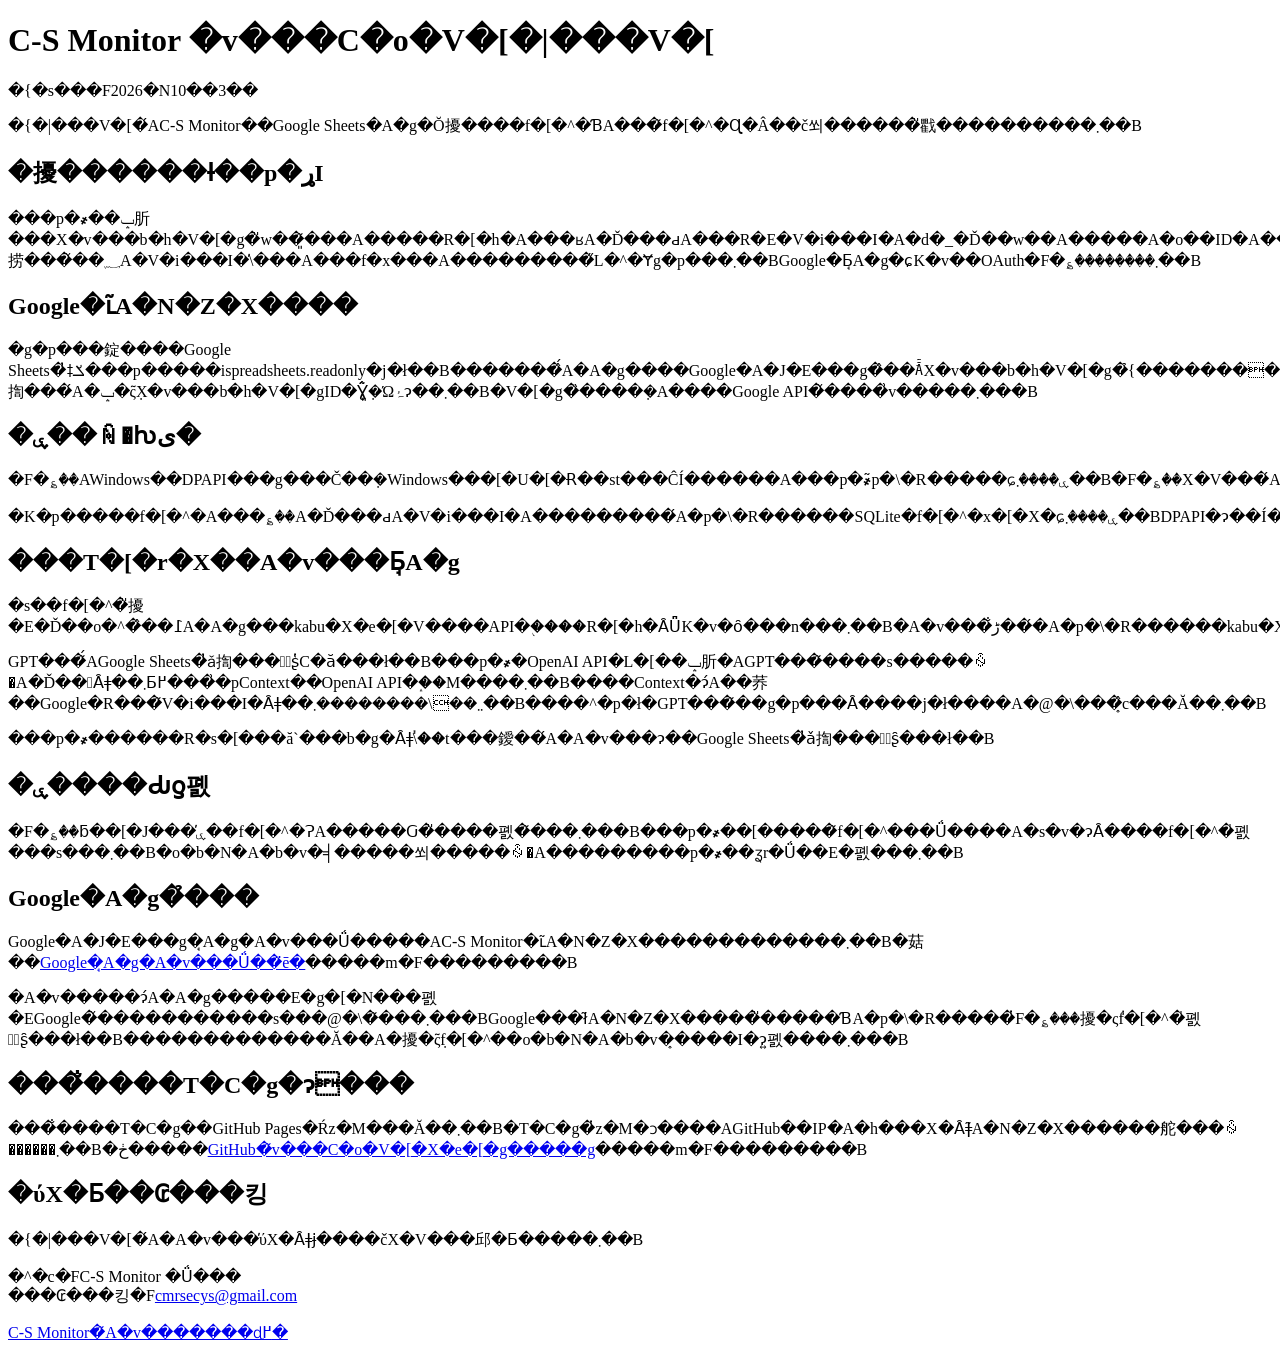
==== privacy.html @ 3cc26239 "Add privacy.html for GitHub Pages" ====
<!doctype html>
<html lang="ja">
<head>
  <meta charset="utf-8">
  <meta name="viewport" content="width=device-width, initial-scale=1">
  <meta name="description" content="C-S Monitor �̃v���C�o�V�[�|���V�[�ł��B">
  <title>C-S Monitor �v���C�o�V�[�|���V�[</title>
  <link rel="stylesheet" href="./style.css">
</head>
<body>
<main>
  <h1>C-S Monitor �v���C�o�V�[�|���V�[</h1>
  <p>�{�s���F2026�N10��3��</p>
  <p>�{�|���V�[�́AC-S Monitor��Google Sheets�A�g�Ŏ擾����f�[�^�ƁA���̃f�[�^�Ɋ�Â��č쐬������̎戵����������܂��B</p>

  <h2>�擾������Ɨ��p�ړI</h2>
  <p>���p�҂��ݒ肵���X�v���b�h�V�[�g�̎w��͈͂���A�����R�[�h�A���ʁA�Ď���ԁA���R�E�V�i���I�A�d�_�Ď��w��A�����A�o��ID�A���ؗp����ǂݎ��܂��B�����́A�Ď����̊Ǘ��A�捞���̌��؁A�V�i���I�̕\���A���f�x���A���������̋L�^�Ɏg�p���܂��BGoogle�Ƃ̘A�g�ɕK�v��OAuth�F�؏��������܂��B</p>

  <h2>Google�ւ̃A�N�Z�X����</h2>
  <p>�g�p���錠����Google Sheets�̓ǂݎ���p�����ispreadsheets.readonly�j�ł��B�������̂́A�A�g����Google�A�J�E���g�̂��ׂẴX�v���b�h�V�[�g�̉{���������܂��B�A�v���̓ǎ揈���́A�ݒ�ς݂̃X�v���b�h�V�[�gID�Ɣ͈݂͂̂�Ώۂɂ��܂��B�V�[�g�̏����݂�A����Google API�̌����͗v�����܂���B</p>

  <h2>�ۑ��ꏊ�ƕی�</h2>
  <p>�F�؏��́AWindows��DPAPI���g���Č��݂�Windows���[�U�[�Ɍ��ѕt���ĈÍ������A���p�҂̃p�\�R�����ɕۑ����܂��B�F�؏��̍X�V���́A�����ۑ���̏���u�������܂��B</p>
  <p>�K�p�����f�[�^�A���؏��A�Ď���ԁA�V�i���I�A���������́A�p�\�R������SQLite�f�[�^�x�[�X�ɕۑ����܂��BDPAPI�ɂ��Í����̐����͔F�؏��ɂ��Ăł���A�f�[�^�x�[�X�S�̂̈Í������Ӗ����܂���B</p>

  <h2>���T�[�r�X��A�v���Ƃ̘A�g</h2>
  <p>�s��f�[�^�̎擾�E�Ď��o�^�̂��߁A�A�g���kabu�X�e�[�V����API�֖����R�[�h�ȂǕK�v�ȏ���n���܂��B�A�v���̐ڑ���́A�p�\�R������kabu�X�e�[�V�����ł��B</p>
  <p>GPT���͂́AGoogle Sheets�̓ǎ揈���Ƃ͕ʂ̔C�ӑ���ł��B���p�҂�OpenAI API�L�[��ݒ肵�AGPT���͂����s�����ꍇ�A�Ď��󋵂Ȃǂ��܂Ƃ߂����͗pContext��OpenAI API�֑��M����܂��B����Context�ɂ́A��荞��Google�R���̃V�i���I�Ȃǂ��܂܂��\��������܂��B����^�p�ł�GPT���͂��g�p���Ȃ����j�ł����A�@�\���͎̂c���Ă��܂��B</p>
  <p>���p�҂������R�s�[���ă`���b�g�Ȃǂ֓\��t���鑀��́A�A�v���ɂ��Google Sheets�̓ǎ揈���Ƃ͕ʂ̑���ł��B</p>

  <h2>�ۑ����Ԃƍ폜</h2>
  <p>�F�؏��ƃ��[�J���̕ۑ��f�[�^�ɁA�����Ԍ�̎����폜�͂���܂���B���p�҂��[�����̃f�[�^���Ǘ����A�s�v�ɂȂ����f�[�^�̍폜���s���܂��B�o�b�N�A�b�v�╡�����쐬�����ꍇ�A���������p�҂��ʓr�Ǘ��E�폜���܂��B</p>

  <h2>Google�A�g�̉���</h2>
  <p>Google�A�J�E���g�̘A�g�A�v���Ǘ�����AC-S Monitor�ւ̃A�N�Z�X�������������܂��B�菇��<a href="https://support.google.com/accounts/answer/13533235?hl=ja">Google�̘A�g�A�v���Ǘ��̈ē�</a>�����m�F���������B</p>
  <p>�A�v�����ɂ́A�A�g�����E�g�[�N���폜�EGoogle�̌�����������s���@�\�͂���܂���BGoogle���ł̃A�N�Z�X�����̎�����ƁA�p�\�R�����̔F�؏���擾�ς݃f�[�^�̍폜�͕ʂ̑���ł��B�������������Ă��A�擾�ς݂̃f�[�^��o�b�N�A�b�v�͎����I�ɂ͍폜����܂���B</p>

  <h2>���̐����T�C�g�ɂ���</h2>
  <p>���̐����T�C�g��GitHub Pages�Ŕz�M���Ă��܂��B�T�C�g�̔z�M�ɔ����AGitHub��IP�A�h���X�Ȃǂ̃A�N�Z�X������舵���ꍇ������܂��B�ڂ�����<a href="https://docs.github.com/en/site-policy/privacy-policies/github-general-privacy-statement">GitHub�̃v���C�o�V�[�X�e�[�g�����g</a>�����m�F���������B</p>

  <h2>�ύX�Ƃ��₢���킹</h2>
  <p>�{�|���V�[�́A�A�v���̕ύX�Ȃǂɉ����čX�V���邱�Ƃ�����܂��B</p>
  <p>�^�c�FC-S Monitor �Ǘ���<br>���₢���킹�F<a href="mailto:cmrsecys@gmail.com">cmrsecys@gmail.com</a></p>
  <p><a href="./index.html">C-S Monitor�̃A�v�������ɖ߂�</a></p>
</main>
</body>
</html>
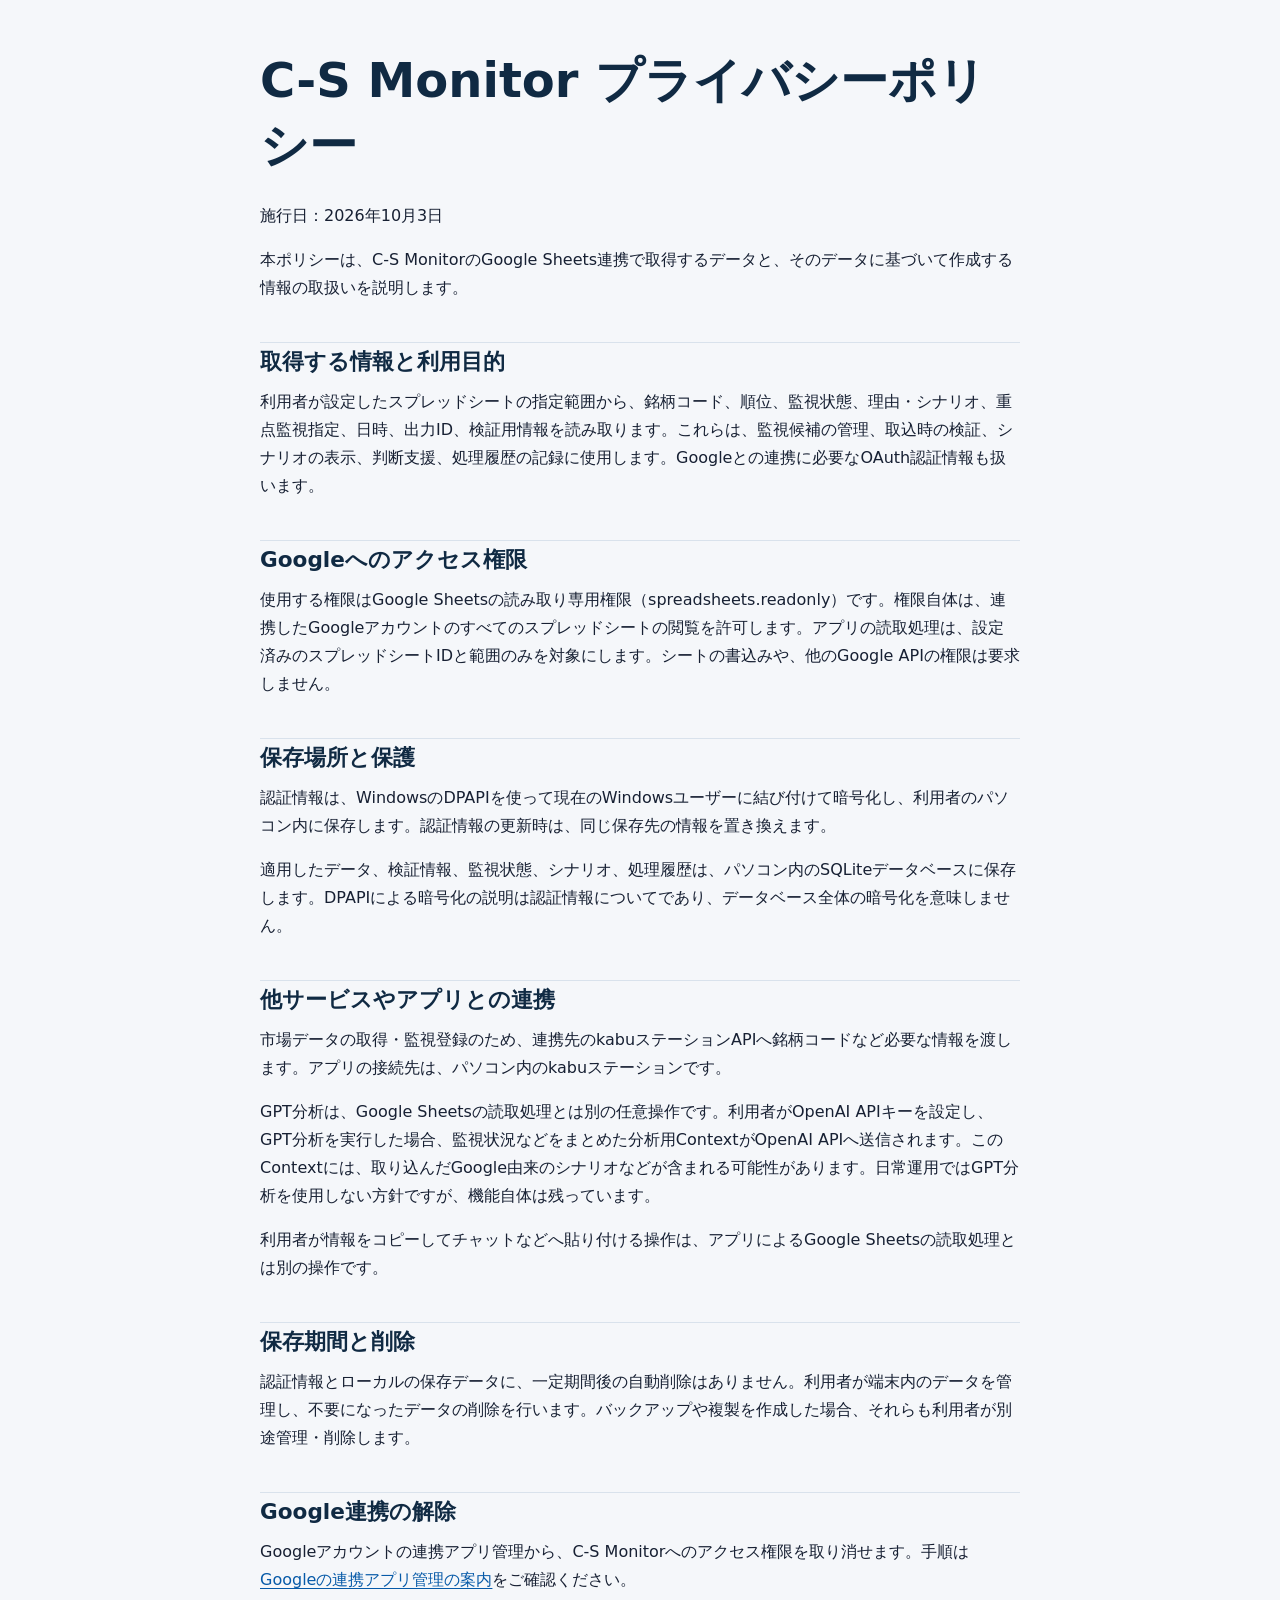
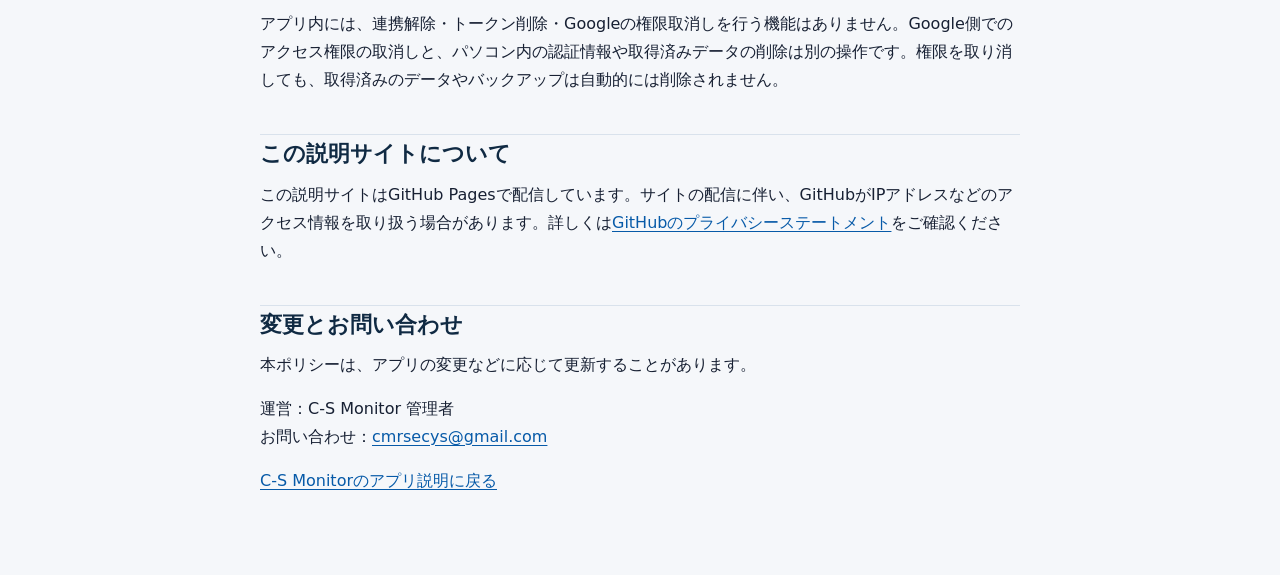
==== commit 54a94b03: "Fix UTF-8 content in privacy.html" ====
--- a/privacy.html
+++ b/privacy.html
@@ -3,45 +3,45 @@
 <head>
   <meta charset="utf-8">
   <meta name="viewport" content="width=device-width, initial-scale=1">
-  <meta name="description" content="C-S Monitor �̃v���C�o�V�[�|���V�[�ł��B">
-  <title>C-S Monitor �v���C�o�V�[�|���V�[</title>
+  <meta name="description" content="C-S Monitor のプライバシーポリシーです。">
+  <title>C-S Monitor プライバシーポリシー</title>
   <link rel="stylesheet" href="./style.css">
 </head>
 <body>
 <main>
-  <h1>C-S Monitor �v���C�o�V�[�|���V�[</h1>
-  <p>�{�s���F2026�N10��3��</p>
-  <p>�{�|���V�[�́AC-S Monitor��Google Sheets�A�g�Ŏ擾����f�[�^�ƁA���̃f�[�^�Ɋ�Â��č쐬������̎戵����������܂��B</p>
+  <h1>C-S Monitor プライバシーポリシー</h1>
+  <p>施行日：2026年10月3日</p>
+  <p>本ポリシーは、C-S MonitorのGoogle Sheets連携で取得するデータと、そのデータに基づいて作成する情報の取扱いを説明します。</p>
 
-  <h2>�擾������Ɨ��p�ړI</h2>
-  <p>���p�҂��ݒ肵���X�v���b�h�V�[�g�̎w��͈͂���A�����R�[�h�A���ʁA�Ď���ԁA���R�E�V�i���I�A�d�_�Ď��w��A�����A�o��ID�A���ؗp����ǂݎ��܂��B�����́A�Ď����̊Ǘ��A�捞���̌��؁A�V�i���I�̕\���A���f�x���A���������̋L�^�Ɏg�p���܂��BGoogle�Ƃ̘A�g�ɕK�v��OAuth�F�؏��������܂��B</p>
+  <h2>取得する情報と利用目的</h2>
+  <p>利用者が設定したスプレッドシートの指定範囲から、銘柄コード、順位、監視状態、理由・シナリオ、重点監視指定、日時、出力ID、検証用情報を読み取ります。これらは、監視候補の管理、取込時の検証、シナリオの表示、判断支援、処理履歴の記録に使用します。Googleとの連携に必要なOAuth認証情報も扱います。</p>
 
-  <h2>Google�ւ̃A�N�Z�X����</h2>
-  <p>�g�p���錠����Google Sheets�̓ǂݎ���p�����ispreadsheets.readonly�j�ł��B�������̂́A�A�g����Google�A�J�E���g�̂��ׂẴX�v���b�h�V�[�g�̉{���������܂��B�A�v���̓ǎ揈���́A�ݒ�ς݂̃X�v���b�h�V�[�gID�Ɣ͈݂͂̂�Ώۂɂ��܂��B�V�[�g�̏����݂�A����Google API�̌����͗v�����܂���B</p>
+  <h2>Googleへのアクセス権限</h2>
+  <p>使用する権限はGoogle Sheetsの読み取り専用権限（spreadsheets.readonly）です。権限自体は、連携したGoogleアカウントのすべてのスプレッドシートの閲覧を許可します。アプリの読取処理は、設定済みのスプレッドシートIDと範囲のみを対象にします。シートの書込みや、他のGoogle APIの権限は要求しません。</p>
 
-  <h2>�ۑ��ꏊ�ƕی�</h2>
-  <p>�F�؏��́AWindows��DPAPI���g���Č��݂�Windows���[�U�[�Ɍ��ѕt���ĈÍ������A���p�҂̃p�\�R�����ɕۑ����܂��B�F�؏��̍X�V���́A�����ۑ���̏���u�������܂��B</p>
-  <p>�K�p�����f�[�^�A���؏��A�Ď���ԁA�V�i���I�A���������́A�p�\�R������SQLite�f�[�^�x�[�X�ɕۑ����܂��BDPAPI�ɂ��Í����̐����͔F�؏��ɂ��Ăł���A�f�[�^�x�[�X�S�̂̈Í������Ӗ����܂���B</p>
+  <h2>保存場所と保護</h2>
+  <p>認証情報は、WindowsのDPAPIを使って現在のWindowsユーザーに結び付けて暗号化し、利用者のパソコン内に保存します。認証情報の更新時は、同じ保存先の情報を置き換えます。</p>
+  <p>適用したデータ、検証情報、監視状態、シナリオ、処理履歴は、パソコン内のSQLiteデータベースに保存します。DPAPIによる暗号化の説明は認証情報についてであり、データベース全体の暗号化を意味しません。</p>
 
-  <h2>���T�[�r�X��A�v���Ƃ̘A�g</h2>
-  <p>�s��f�[�^�̎擾�E�Ď��o�^�̂��߁A�A�g���kabu�X�e�[�V����API�֖����R�[�h�ȂǕK�v�ȏ���n���܂��B�A�v���̐ڑ���́A�p�\�R������kabu�X�e�[�V�����ł��B</p>
-  <p>GPT���͂́AGoogle Sheets�̓ǎ揈���Ƃ͕ʂ̔C�ӑ���ł��B���p�҂�OpenAI API�L�[��ݒ肵�AGPT���͂����s�����ꍇ�A�Ď��󋵂Ȃǂ��܂Ƃ߂����͗pContext��OpenAI API�֑��M����܂��B����Context�ɂ́A��荞��Google�R���̃V�i���I�Ȃǂ��܂܂��\��������܂��B����^�p�ł�GPT���͂��g�p���Ȃ����j�ł����A�@�\���͎̂c���Ă��܂��B</p>
-  <p>���p�҂������R�s�[���ă`���b�g�Ȃǂ֓\��t���鑀��́A�A�v���ɂ��Google Sheets�̓ǎ揈���Ƃ͕ʂ̑���ł��B</p>
+  <h2>他サービスやアプリとの連携</h2>
+  <p>市場データの取得・監視登録のため、連携先のkabuステーションAPIへ銘柄コードなど必要な情報を渡します。アプリの接続先は、パソコン内のkabuステーションです。</p>
+  <p>GPT分析は、Google Sheetsの読取処理とは別の任意操作です。利用者がOpenAI APIキーを設定し、GPT分析を実行した場合、監視状況などをまとめた分析用ContextがOpenAI APIへ送信されます。このContextには、取り込んだGoogle由来のシナリオなどが含まれる可能性があります。日常運用ではGPT分析を使用しない方針ですが、機能自体は残っています。</p>
+  <p>利用者が情報をコピーしてチャットなどへ貼り付ける操作は、アプリによるGoogle Sheetsの読取処理とは別の操作です。</p>
 
-  <h2>�ۑ����Ԃƍ폜</h2>
-  <p>�F�؏��ƃ��[�J���̕ۑ��f�[�^�ɁA�����Ԍ�̎����폜�͂���܂���B���p�҂��[�����̃f�[�^���Ǘ����A�s�v�ɂȂ����f�[�^�̍폜���s���܂��B�o�b�N�A�b�v�╡�����쐬�����ꍇ�A���������p�҂��ʓr�Ǘ��E�폜���܂��B</p>
+  <h2>保存期間と削除</h2>
+  <p>認証情報とローカルの保存データに、一定期間後の自動削除はありません。利用者が端末内のデータを管理し、不要になったデータの削除を行います。バックアップや複製を作成した場合、それらも利用者が別途管理・削除します。</p>
 
-  <h2>Google�A�g�̉���</h2>
-  <p>Google�A�J�E���g�̘A�g�A�v���Ǘ�����AC-S Monitor�ւ̃A�N�Z�X�������������܂��B�菇��<a href="https://support.google.com/accounts/answer/13533235?hl=ja">Google�̘A�g�A�v���Ǘ��̈ē�</a>�����m�F���������B</p>
-  <p>�A�v�����ɂ́A�A�g�����E�g�[�N���폜�EGoogle�̌�����������s���@�\�͂���܂���BGoogle���ł̃A�N�Z�X�����̎�����ƁA�p�\�R�����̔F�؏���擾�ς݃f�[�^�̍폜�͕ʂ̑���ł��B�������������Ă��A�擾�ς݂̃f�[�^��o�b�N�A�b�v�͎����I�ɂ͍폜����܂���B</p>
+  <h2>Google連携の解除</h2>
+  <p>Googleアカウントの連携アプリ管理から、C-S Monitorへのアクセス権限を取り消せます。手順は<a href="https://support.google.com/accounts/answer/13533235?hl=ja">Googleの連携アプリ管理の案内</a>をご確認ください。</p>
+  <p>アプリ内には、連携解除・トークン削除・Googleの権限取消しを行う機能はありません。Google側でのアクセス権限の取消しと、パソコン内の認証情報や取得済みデータの削除は別の操作です。権限を取り消しても、取得済みのデータやバックアップは自動的には削除されません。</p>
 
-  <h2>���̐����T�C�g�ɂ���</h2>
-  <p>���̐����T�C�g��GitHub Pages�Ŕz�M���Ă��܂��B�T�C�g�̔z�M�ɔ����AGitHub��IP�A�h���X�Ȃǂ̃A�N�Z�X������舵���ꍇ������܂��B�ڂ�����<a href="https://docs.github.com/en/site-policy/privacy-policies/github-general-privacy-statement">GitHub�̃v���C�o�V�[�X�e�[�g�����g</a>�����m�F���������B</p>
+  <h2>この説明サイトについて</h2>
+  <p>この説明サイトはGitHub Pagesで配信しています。サイトの配信に伴い、GitHubがIPアドレスなどのアクセス情報を取り扱う場合があります。詳しくは<a href="https://docs.github.com/en/site-policy/privacy-policies/github-general-privacy-statement">GitHubのプライバシーステートメント</a>をご確認ください。</p>
 
-  <h2>�ύX�Ƃ��₢���킹</h2>
-  <p>�{�|���V�[�́A�A�v���̕ύX�Ȃǂɉ����čX�V���邱�Ƃ�����܂��B</p>
-  <p>�^�c�FC-S Monitor �Ǘ���<br>���₢���킹�F<a href="mailto:cmrsecys@gmail.com">cmrsecys@gmail.com</a></p>
-  <p><a href="./index.html">C-S Monitor�̃A�v�������ɖ߂�</a></p>
+  <h2>変更とお問い合わせ</h2>
+  <p>本ポリシーは、アプリの変更などに応じて更新することがあります。</p>
+  <p>運営：C-S Monitor 管理者<br>お問い合わせ：<a href="mailto:cmrsecys@gmail.com">cmrsecys@gmail.com</a></p>
+  <p><a href="./index.html">C-S Monitorのアプリ説明に戻る</a></p>
 </main>
 </body>
 </html>
--- a/style.css
+++ b/style.css
@@ -0,0 +1,61 @@
+:root {
+  color-scheme: light;
+  font-family: system-ui, -apple-system, "Segoe UI", sans-serif;
+  font-size: 16px;
+  line-height: 1.75;
+  color: #172033;
+  background: #f5f7fa;
+}
+
+* {
+  box-sizing: border-box;
+}
+
+body {
+  margin: 0;
+}
+
+main {
+  width: min(100% - 2rem, 760px);
+  margin: 0 auto;
+  padding: 3rem 0 4rem;
+}
+
+h1,
+h2 {
+  line-height: 1.35;
+  color: #102a43;
+}
+
+h1 {
+  margin: 0 0 1.5rem;
+  font-size: clamp(2rem, 7vw, 3rem);
+}
+
+h2 {
+  margin: 2.5rem 0 0.75rem;
+  padding-top: 0.25rem;
+  border-top: 1px solid #d9e2ec;
+  font-size: 1.35rem;
+}
+
+p {
+  margin: 0 0 1rem;
+}
+
+a {
+  color: #075aa8;
+  text-underline-offset: 0.18em;
+}
+
+a:focus-visible {
+  outline: 3px solid #f0b429;
+  outline-offset: 3px;
+}
+
+@media (max-width: 480px) {
+  main {
+    width: min(100% - 1.25rem, 760px);
+    padding-top: 2rem;
+  }
+}
